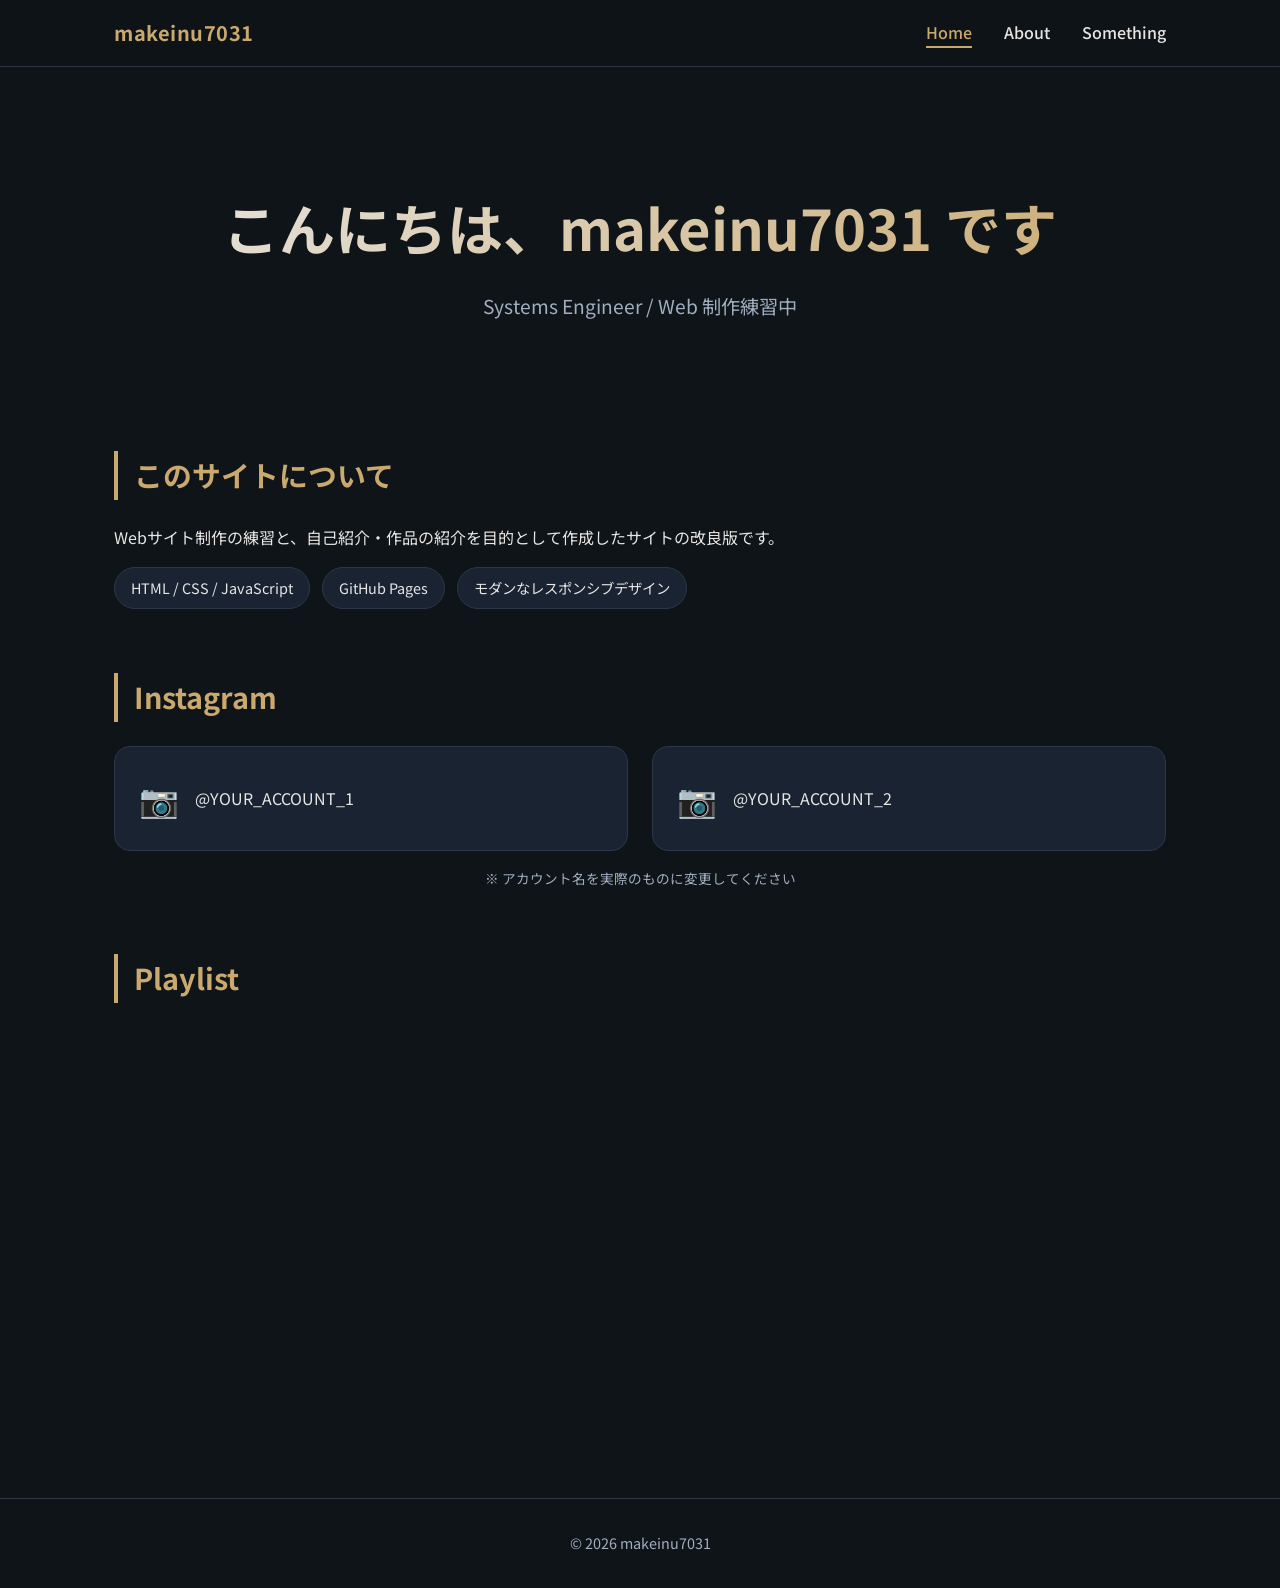
==== index.html @ 4396d7c2 "Initial improved personal site (GitHub Pages ready)" ====
<!DOCTYPE html>
<html lang="ja">
<head>
  <meta charset="UTF-8">
  <meta name="viewport" content="width=device-width, initial-scale=1.0">
  <meta name="description" content="makeinu7031 の自己紹介サイト">
  <title>makeinu7031 | Home</title>
  <link rel="stylesheet" href="assets/css/style.css">
  <link rel="preconnect" href="https://fonts.googleapis.com">
  <link href="https://fonts.googleapis.com/css2?family=Inter:wght@400;600;700&family=Noto+Sans+JP:wght@400;700&display=swap" rel="stylesheet">
</head>
<body>
  <header class="header">
    <nav class="nav">
      <a href="index.html" class="logo">makeinu7031</a>
      <button class="burger" aria-label="メニュー" aria-expanded="false">
        <span></span><span></span><span></span>
      </button>
      <ul class="nav-links">
        <li><a href="index.html" class="active">Home</a></li>
        <li><a href="aboutme.html">About</a></li>
        <li><a href="something.html">Something</a></li>
      </ul>
    </nav>
  </header>

  <main>
    <section class="hero fade-in">
      <h1>こんにちは、makeinu7031 です</h1>
      <p class="subtitle">Systems Engineer / Web 制作練習中</p>
    </section>

    <section class="about-site fade-in delay-1">
      <h2>このサイトについて</h2>
      <p>Webサイト制作の練習と、自己紹介・作品の紹介を目的として作成したサイトの改良版です。</p>
      <ul class="tech-list">
        <li>HTML / CSS / JavaScript</li>
        <li>GitHub Pages</li>
        <li>モダンなレスポンシブデザイン</li>
      </ul>
    </section>

    <section class="instagram-section fade-in delay-2">
      <h2>Instagram</h2>
      <div class="instagram-links">
        <!-- ユーザーネームを置き換えてください -->
        <a href="https://www.instagram.com/YOUR_ACCOUNT_1/" target="_blank" rel="noopener noreferrer" class="ig-card">
          <span class="ig-icon">📷</span>
          <span>@YOUR_ACCOUNT_1</span>
        </a>
        <a href="https://www.instagram.com/YOUR_ACCOUNT_2/" target="_blank" rel="noopener noreferrer" class="ig-card">
          <span class="ig-icon">📷</span>
          <span>@YOUR_ACCOUNT_2</span>
        </a>
      </div>
      <p class="note">※ アカウント名を実際のものに変更してください</p>
    </section>

    <section class="spotify fade-in delay-3">
      <h2>Playlist</h2>
      <iframe style="border-radius:12px" src="https://open.spotify.com/embed/playlist/5fHJD5UDHjMvMLI7Vp2kry?utm_source=generator&theme=0" width="100%" height="352" frameBorder="0" allowfullscreen="" allow="autoplay; clipboard-write; encrypted-media; fullscreen; picture-in-picture" loading="lazy"></iframe>
    </section>
  </main>

  <footer>
    <p>&copy; 2026 makeinu7031</p>
  </footer>

  <script src="assets/js/main.js"></script>
</body>
</html>
---- assets/css/style.css ----
:root {
  --bg: #0f1419;
  --bg-card: #1a2332;
  --text: #e8e6e3;
  --text-muted: #a0aec0;
  --accent: #c9a96e;
  --accent-hover: #e0c088;
  --border: #2d3748;
}

* {
  margin: 0;
  padding: 0;
  box-sizing: border-box;
}

body {
  font-family: 'Noto Sans JP', 'Inter', sans-serif;
  background: var(--bg);
  color: var(--text);
  line-height: 1.7;
  min-height: 100vh;
  display: flex;
  flex-direction: column;
}

.header {
  background: rgba(15, 20, 25, 0.95);
  backdrop-filter: blur(10px);
  border-bottom: 1px solid var(--border);
  position: sticky;
  top: 0;
  z-index: 100;
}

.nav {
  max-width: 1100px;
  margin: 0 auto;
  padding: 1rem 1.5rem;
  display: flex;
  justify-content: space-between;
  align-items: center;
}

.logo {
  font-weight: 700;
  font-size: 1.25rem;
  color: var(--accent);
  text-decoration: none;
  letter-spacing: 0.5px;
}

.nav-links {
  display: flex;
  list-style: none;
  gap: 2rem;
}

.nav-links a {
  color: var(--text);
  text-decoration: none;
  font-weight: 500;
  transition: color 0.3s;
  position: relative;
}

.nav-links a:hover,
.nav-links a.active {
  color: var(--accent);
}

.nav-links a::after {
  content: '';
  position: absolute;
  bottom: -4px;
  left: 0;
  width: 0;
  height: 2px;
  background: var(--accent);
  transition: width 0.3s;
}

.nav-links a:hover::after,
.nav-links a.active::after {
  width: 100%;
}

.burger {
  display: none;
  background: none;
  border: none;
  cursor: pointer;
  flex-direction: column;
  gap: 5px;
}

.burger span {
  display: block;
  width: 24px;
  height: 2px;
  background: var(--text);
  transition: 0.3s;
}

main {
  flex: 1;
  max-width: 1100px;
  margin: 0 auto;
  padding: 3rem 1.5rem;
  width: 100%;
}

.hero {
  text-align: center;
  padding: 4rem 0;
}

.hero h1 {
  font-size: clamp(2rem, 5vw, 3.5rem);
  margin-bottom: 1rem;
  background: linear-gradient(135deg, var(--text), var(--accent));
  -webkit-background-clip: text;
  -webkit-text-fill-color: transparent;
  background-clip: text;
}

.subtitle {
  font-size: 1.2rem;
  color: var(--text-muted);
}

section {
  margin-bottom: 4rem;
}

h2 {
  font-size: 1.8rem;
  margin-bottom: 1.5rem;
  color: var(--accent);
  border-left: 4px solid var(--accent);
  padding-left: 1rem;
}

.tech-list {
  list-style: none;
  display: flex;
  flex-wrap: wrap;
  gap: 0.75rem;
  margin-top: 1rem;
}

.tech-list li {
  background: var(--bg-card);
  padding: 0.5rem 1rem;
  border-radius: 999px;
  border: 1px solid var(--border);
  font-size: 0.9rem;
}

.instagram-links {
  display: grid;
  grid-template-columns: repeat(auto-fit, minmax(240px, 1fr));
  gap: 1.5rem;
}

.ig-card {
  display: flex;
  align-items: center;
  gap: 1rem;
  background: var(--bg-card);
  padding: 1.5rem;
  border-radius: 16px;
  text-decoration: none;
  color: var(--text);
  border: 1px solid var(--border);
  transition: transform 0.3s, box-shadow 0.3s, border-color 0.3s;
}

.ig-card:hover {
  transform: translateY(-4px);
  border-color: var(--accent);
  box-shadow: 0 10px 30px rgba(201, 169, 110, 0.15);
}

.ig-icon {
  font-size: 2rem;
}

.skill-tags {
  display: flex;
  flex-wrap: wrap;
  gap: 0.75rem;
}

.skill-tags span {
  background: linear-gradient(135deg, var(--bg-card), #243044);
  padding: 0.6rem 1.2rem;
  border-radius: 8px;
  border: 1px solid var(--border);
  transition: transform 0.2s, border-color 0.2s;
}

.skill-tags span:hover {
  transform: scale(1.05);
  border-color: var(--accent);
}

.photo-grid {
  display: grid;
  grid-template-columns: repeat(auto-fill, minmax(200px, 1fr));
  gap: 1rem;
}

.photo-item {
  overflow: hidden;
  border-radius: 12px;
  aspect-ratio: 1;
  background: var(--bg-card);
}

.photo-item img {
  width: 100%;
  height: 100%;
  object-fit: cover;
  transition: transform 0.5s;
}

.photo-item:hover img {
  transform: scale(1.08);
}

.profile-img {
  width: 180px;
  height: 180px;
  margin: 1.5rem auto;
  border-radius: 50%;
  overflow: hidden;
  border: 4px solid var(--accent);
  background: var(--bg-card);
  display: flex;
  align-items: center;
  justify-content: center;
}

.profile-img img {
  width: 100%;
  height: 100%;
  object-fit: cover;
}

.placeholder {
  color: var(--text-muted);
  font-size: 0.9rem;
}

.cat-container {
  text-align: center;
  margin: 2rem 0;
}

.cat-img {
  max-width: 100%;
  border-radius: 16px;
  box-shadow: 0 10px 40px rgba(0,0,0,0.4);
}

.note {
  margin-top: 1rem;
  font-size: 0.85rem;
  color: var(--text-muted);
  text-align: center;
}

footer {
  text-align: center;
  padding: 2rem;
  border-top: 1px solid var(--border);
  color: var(--text-muted);
  font-size: 0.9rem;
}

/* Animations */
.fade-in {
  animation: fadeInUp 0.8s ease forwards;
  opacity: 0;
}

.delay-1 { animation-delay: 0.2s; }
.delay-2 { animation-delay: 0.4s; }
.delay-3 { animation-delay: 0.6s; }

@keyframes fadeInUp {
  from {
    opacity: 0;
    transform: translateY(30px);
  }
  to {
    opacity: 1;
    transform: translateY(0);
  }
}

/* Responsive */
@media (max-width: 768px) {
  .burger {
    display: flex;
  }

  .nav-links {
    position: fixed;
    top: 70px;
    right: -100%;
    flex-direction: column;
    background: var(--bg-card);
    width: 70%;
    height: calc(100vh - 70px);
    padding: 2rem;
    transition: right 0.4s ease;
    border-left: 1px solid var(--border);
  }

  .nav-links.open {
    right: 0;
  }

  .burger.active span:nth-child(1) {
    transform: rotate(45deg) translate(5px, 5px);
  }
  .burger.active span:nth-child(2) {
    opacity: 0;
  }
  .burger.active span:nth-child(3) {
    transform: rotate(-45deg) translate(6px, -6px);
  }
}
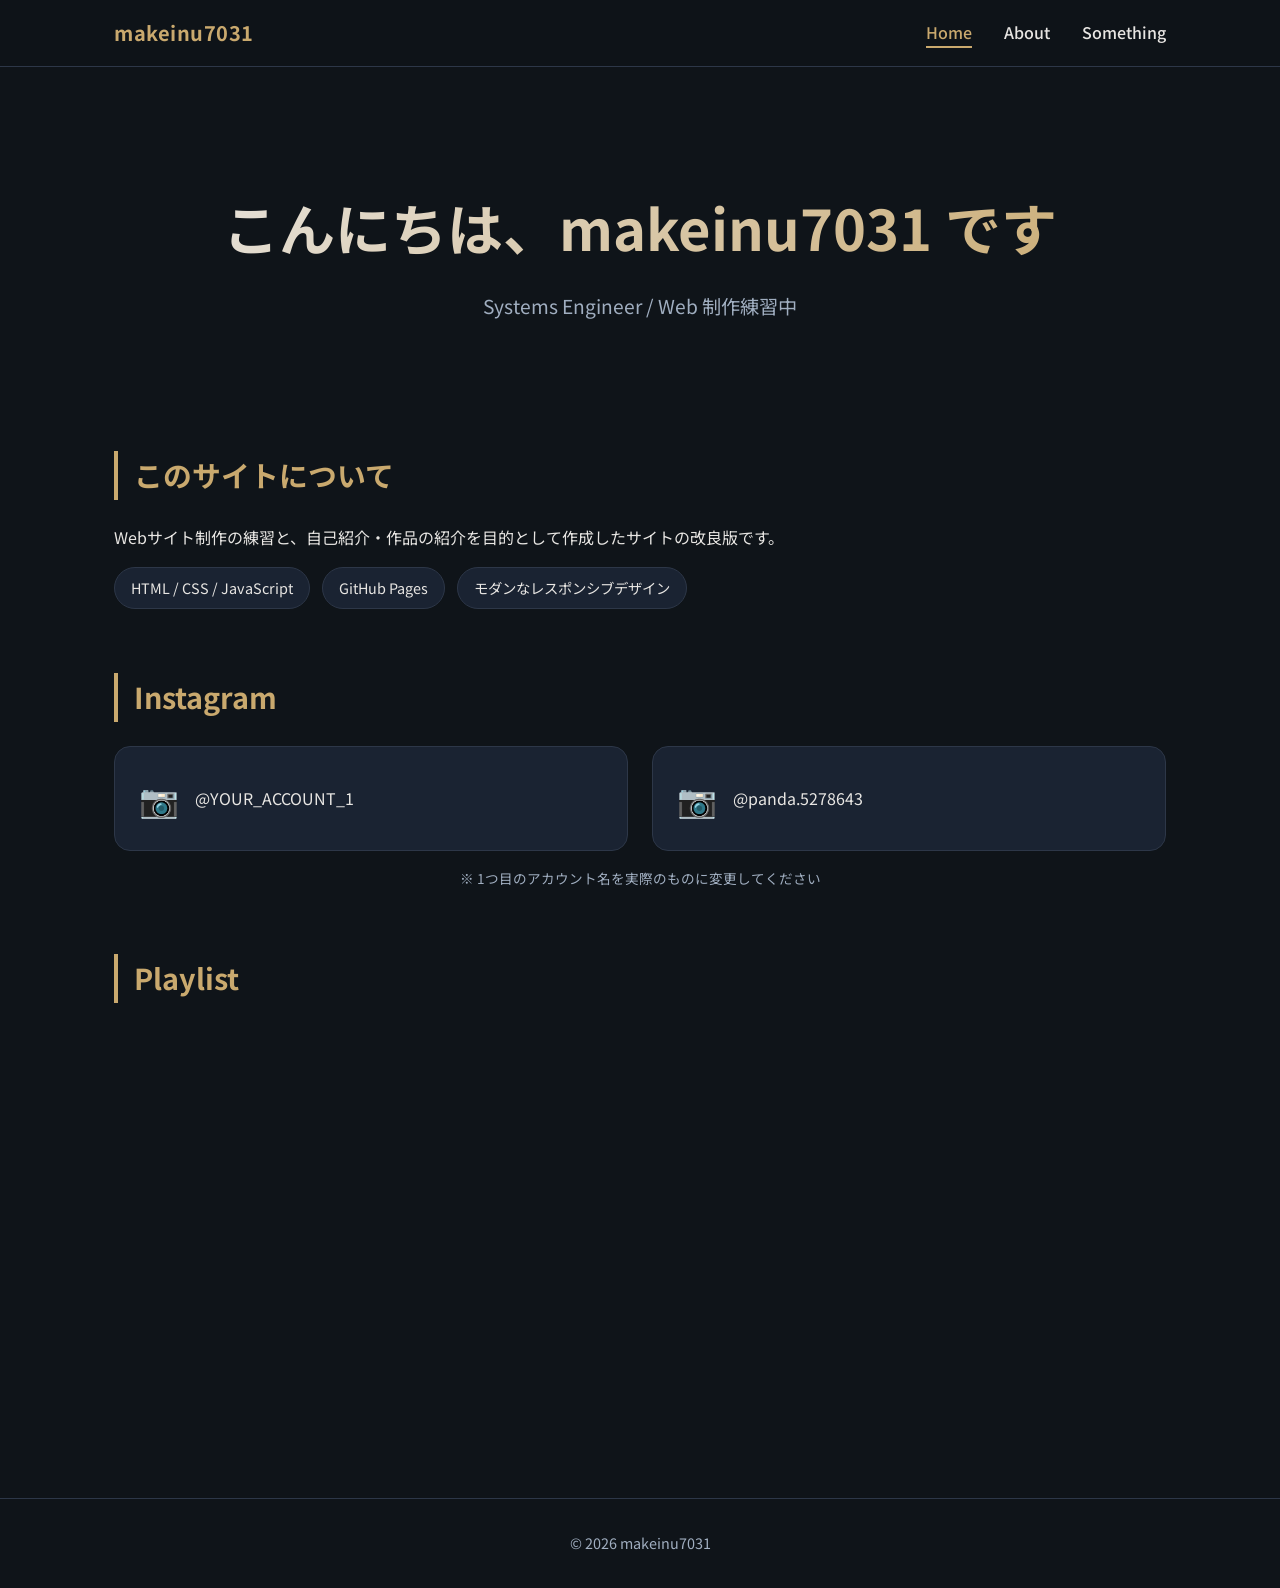
==== commit 0fefaebc: "Update one Instagram account to panda.5278643" ====
--- a/index.html
+++ b/index.html
@@ -43,17 +43,17 @@
     <section class="instagram-section fade-in delay-2">
       <h2>Instagram</h2>
       <div class="instagram-links">
-        <!-- ユーザーネームを置き換えてください -->
+        <!-- 1つ目のアカウント名を置き換えてください -->
         <a href="https://www.instagram.com/YOUR_ACCOUNT_1/" target="_blank" rel="noopener noreferrer" class="ig-card">
           <span class="ig-icon">📷</span>
           <span>@YOUR_ACCOUNT_1</span>
         </a>
-        <a href="https://www.instagram.com/YOUR_ACCOUNT_2/" target="_blank" rel="noopener noreferrer" class="ig-card">
+        <a href="https://www.instagram.com/panda.5278643/" target="_blank" rel="noopener noreferrer" class="ig-card">
           <span class="ig-icon">📷</span>
-          <span>@YOUR_ACCOUNT_2</span>
+          <span>@panda.5278643</span>
         </a>
       </div>
-      <p class="note">※ アカウント名を実際のものに変更してください</p>
+      <p class="note">※ 1つ目のアカウント名を実際のものに変更してください</p>
     </section>
 
     <section class="spotify fade-in delay-3">
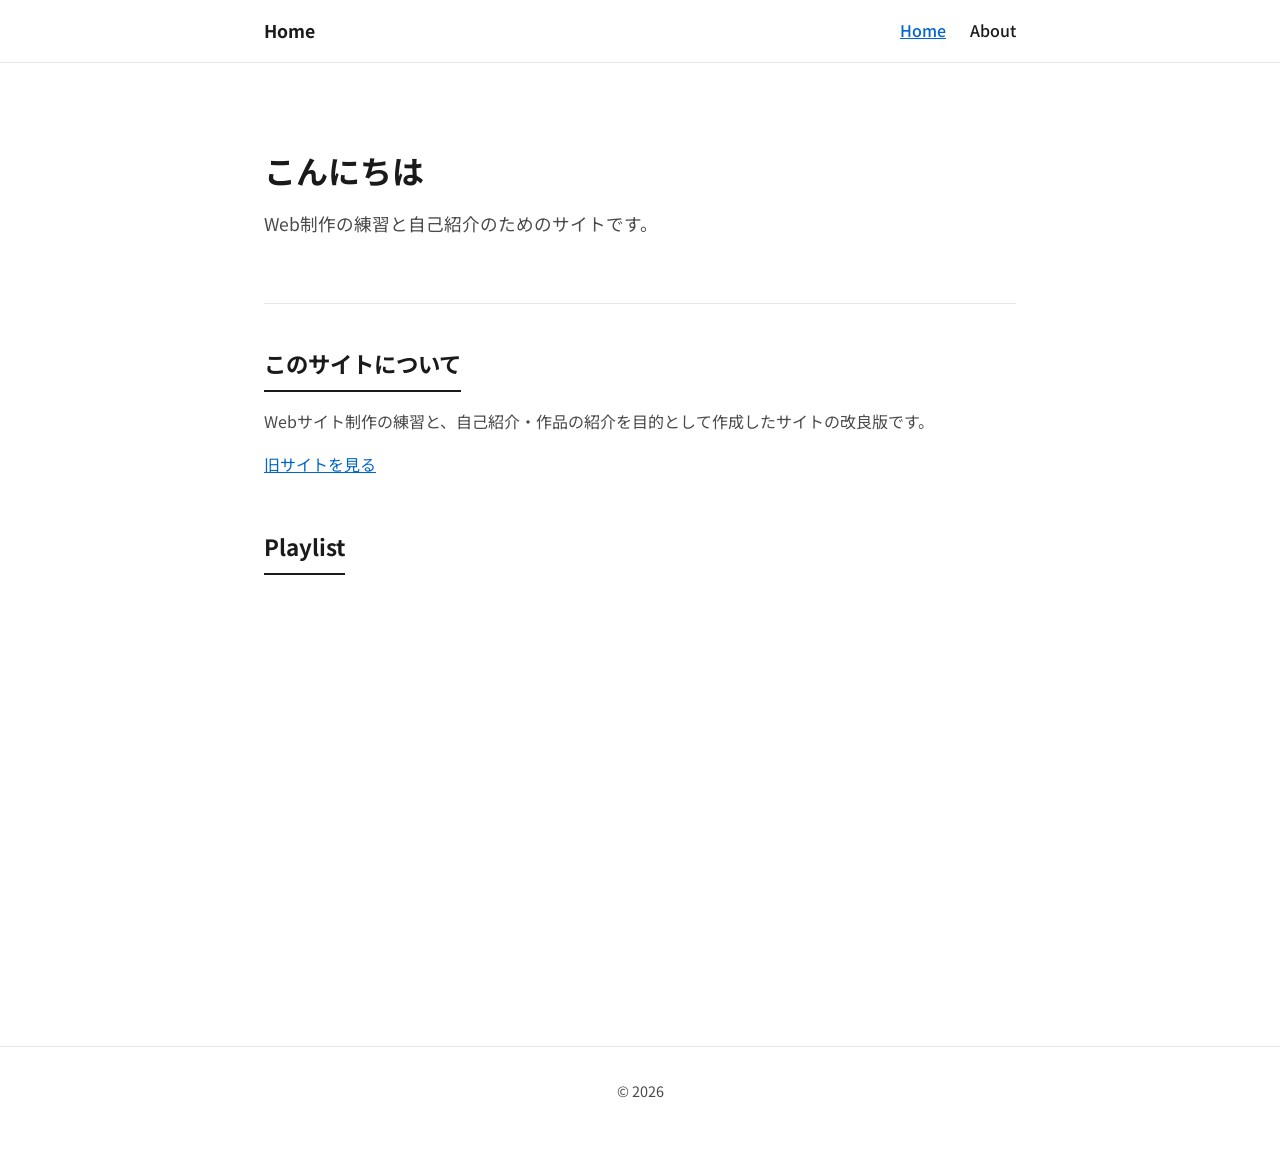
==== commit 39c09b57: "Redesign: white base (Digital Agency style), simplify content, add links and qualifications" ====
--- a/index.html
+++ b/index.html
@@ -3,69 +3,43 @@
 <head>
   <meta charset="UTF-8">
   <meta name="viewport" content="width=device-width, initial-scale=1.0">
-  <meta name="description" content="makeinu7031 の自己紹介サイト">
-  <title>makeinu7031 | Home</title>
+  <meta name="description" content="自己紹介サイト">
+  <title>Home</title>
   <link rel="stylesheet" href="assets/css/style.css">
   <link rel="preconnect" href="https://fonts.googleapis.com">
-  <link href="https://fonts.googleapis.com/css2?family=Inter:wght@400;600;700&family=Noto+Sans+JP:wght@400;700&display=swap" rel="stylesheet">
+  <link href="https://fonts.googleapis.com/css2?family=Noto+Sans+JP:wght@400;500;700&display=swap" rel="stylesheet">
 </head>
 <body>
   <header class="header">
     <nav class="nav">
-      <a href="index.html" class="logo">makeinu7031</a>
-      <button class="burger" aria-label="メニュー" aria-expanded="false">
-        <span></span><span></span><span></span>
-      </button>
+      <a href="index.html" class="logo">Home</a>
       <ul class="nav-links">
         <li><a href="index.html" class="active">Home</a></li>
         <li><a href="aboutme.html">About</a></li>
-        <li><a href="something.html">Something</a></li>
       </ul>
     </nav>
   </header>
 
   <main>
-    <section class="hero fade-in">
-      <h1>こんにちは、makeinu7031 です</h1>
-      <p class="subtitle">Systems Engineer / Web 制作練習中</p>
+    <section class="hero">
+      <h1>こんにちは</h1>
+      <p class="subtitle">Web制作の練習と自己紹介のためのサイトです。</p>
     </section>
 
-    <section class="about-site fade-in delay-1">
+    <section class="about-site">
       <h2>このサイトについて</h2>
       <p>Webサイト制作の練習と、自己紹介・作品の紹介を目的として作成したサイトの改良版です。</p>
-      <ul class="tech-list">
-        <li>HTML / CSS / JavaScript</li>
-        <li>GitHub Pages</li>
-        <li>モダンなレスポンシブデザイン</li>
-      </ul>
+      <p><a href="https://makeinu7031.github.io/webmake/" target="_blank" rel="noopener noreferrer">旧サイトを見る</a></p>
     </section>
 
-    <section class="instagram-section fade-in delay-2">
-      <h2>Instagram</h2>
-      <div class="instagram-links">
-        <!-- 1つ目のアカウント名を置き換えてください -->
-        <a href="https://www.instagram.com/YOUR_ACCOUNT_1/" target="_blank" rel="noopener noreferrer" class="ig-card">
-          <span class="ig-icon">📷</span>
-          <span>@YOUR_ACCOUNT_1</span>
-        </a>
-        <a href="https://www.instagram.com/panda.5278643/" target="_blank" rel="noopener noreferrer" class="ig-card">
-          <span class="ig-icon">📷</span>
-          <span>@panda.5278643</span>
-        </a>
-      </div>
-      <p class="note">※ 1つ目のアカウント名を実際のものに変更してください</p>
-    </section>
-
-    <section class="spotify fade-in delay-3">
+    <section class="spotify">
       <h2>Playlist</h2>
-      <iframe style="border-radius:12px" src="https://open.spotify.com/embed/playlist/5fHJD5UDHjMvMLI7Vp2kry?utm_source=generator&theme=0" width="100%" height="352" frameBorder="0" allowfullscreen="" allow="autoplay; clipboard-write; encrypted-media; fullscreen; picture-in-picture" loading="lazy"></iframe>
+      <iframe style="border-radius:8px; max-width:100%;" src="https://open.spotify.com/embed/playlist/5fHJD5UDHjMvMLI7Vp2kry?utm_source=generator&theme=0" width="100%" height="352" frameBorder="0" allowfullscreen="" allow="autoplay; clipboard-write; encrypted-media; fullscreen; picture-in-picture" loading="lazy"></iframe>
     </section>
   </main>
 
   <footer>
-    <p>&copy; 2026 makeinu7031</p>
+    <p>&copy; 2026</p>
   </footer>
-
-  <script src="assets/js/main.js"></script>
 </body>
 </html>
--- a/assets/css/style.css
+++ b/assets/css/style.css
@@ -1,11 +1,10 @@
 :root {
-  --bg: #0f1419;
-  --bg-card: #1a2332;
-  --text: #e8e6e3;
-  --text-muted: #a0aec0;
-  --accent: #c9a96e;
-  --accent-hover: #e0c088;
-  --border: #2d3748;
+  --bg: #ffffff;
+  --text: #1a1a1a;
+  --text-muted: #4a4a4a;
+  --border: #e5e5e5;
+  --accent: #0066cc;
+  --accent-hover: #004499;
 }
 
 * {
@@ -15,7 +14,7 @@
 }
 
 body {
-  font-family: 'Noto Sans JP', 'Inter', sans-serif;
+  font-family: 'Noto Sans JP', -apple-system, BlinkMacSystemFont, sans-serif;
   background: var(--bg);
   color: var(--text);
   line-height: 1.7;
@@ -25,16 +24,15 @@
 }
 
 .header {
-  background: rgba(15, 20, 25, 0.95);
-  backdrop-filter: blur(10px);
   border-bottom: 1px solid var(--border);
+  background: #fff;
   position: sticky;
   top: 0;
   z-index: 100;
 }
 
 .nav {
-  max-width: 1100px;
+  max-width: 800px;
   margin: 0 auto;
   padding: 1rem 1.5rem;
   display: flex;
@@ -44,292 +42,130 @@
 
 .logo {
   font-weight: 700;
-  font-size: 1.25rem;
-  color: var(--accent);
+  font-size: 1.1rem;
+  color: var(--text);
   text-decoration: none;
-  letter-spacing: 0.5px;
 }
 
 .nav-links {
   display: flex;
   list-style: none;
-  gap: 2rem;
+  gap: 1.5rem;
 }
 
 .nav-links a {
   color: var(--text);
   text-decoration: none;
   font-weight: 500;
-  transition: color 0.3s;
-  position: relative;
 }
 
 .nav-links a:hover,
 .nav-links a.active {
   color: var(--accent);
-}
-
-.nav-links a::after {
-  content: '';
-  position: absolute;
-  bottom: -4px;
-  left: 0;
-  width: 0;
-  height: 2px;
-  background: var(--accent);
-  transition: width 0.3s;
-}
-
-.nav-links a:hover::after,
-.nav-links a.active::after {
-  width: 100%;
-}
-
-.burger {
-  display: none;
-  background: none;
-  border: none;
-  cursor: pointer;
-  flex-direction: column;
-  gap: 5px;
-}
-
-.burger span {
-  display: block;
-  width: 24px;
-  height: 2px;
-  background: var(--text);
-  transition: 0.3s;
+  text-decoration: underline;
 }
 
 main {
   flex: 1;
-  max-width: 1100px;
+  max-width: 800px;
   margin: 0 auto;
   padding: 3rem 1.5rem;
   width: 100%;
 }
 
 .hero {
-  text-align: center;
-  padding: 4rem 0;
+  padding: 2rem 0 3rem;
+  border-bottom: 1px solid var(--border);
+  margin-bottom: 2.5rem;
 }
 
 .hero h1 {
-  font-size: clamp(2rem, 5vw, 3.5rem);
-  margin-bottom: 1rem;
-  background: linear-gradient(135deg, var(--text), var(--accent));
-  -webkit-background-clip: text;
-  -webkit-text-fill-color: transparent;
-  background-clip: text;
+  font-size: 2rem;
+  font-weight: 700;
+  margin-bottom: 0.75rem;
 }
 
 .subtitle {
-  font-size: 1.2rem;
+  font-size: 1.1rem;
   color: var(--text-muted);
 }
 
 section {
-  margin-bottom: 4rem;
+  margin-bottom: 3rem;
+}
+
+h1, h2 {
+  font-weight: 700;
+  margin-bottom: 1rem;
 }
 
 h2 {
-  font-size: 1.8rem;
-  margin-bottom: 1.5rem;
-  color: var(--accent);
-  border-left: 4px solid var(--accent);
-  padding-left: 1rem;
+  font-size: 1.4rem;
+  padding-bottom: 0.5rem;
+  border-bottom: 2px solid var(--text);
+  display: inline-block;
 }
 
-.tech-list {
-  list-style: none;
-  display: flex;
-  flex-wrap: wrap;
-  gap: 0.75rem;
-  margin-top: 1rem;
+p {
+  margin-bottom: 1rem;
+  color: var(--text-muted);
 }
 
-.tech-list li {
-  background: var(--bg-card);
-  padding: 0.5rem 1rem;
-  border-radius: 999px;
-  border: 1px solid var(--border);
-  font-size: 0.9rem;
+a {
+  color: var(--accent);
+  text-decoration: underline;
 }
 
-.instagram-links {
-  display: grid;
-  grid-template-columns: repeat(auto-fit, minmax(240px, 1fr));
-  gap: 1.5rem;
+a:hover {
+  color: var(--accent-hover);
 }
 
-.ig-card {
-  display: flex;
-  align-items: center;
-  gap: 1rem;
-  background: var(--bg-card);
-  padding: 1.5rem;
-  border-radius: 16px;
-  text-decoration: none;
-  color: var(--text);
-  border: 1px solid var(--border);
-  transition: transform 0.3s, box-shadow 0.3s, border-color 0.3s;
+.link-list,
+.qual-list {
+  list-style: none;
+  padding: 0;
 }
 
-.ig-card:hover {
-  transform: translateY(-4px);
-  border-color: var(--accent);
-  box-shadow: 0 10px 30px rgba(201, 169, 110, 0.15);
+.link-list li,
+.qual-list li {
+  margin-bottom: 0.75rem;
+  padding: 0.75rem 1rem;
+  background: #f8f9fa;
+  border-radius: 4px;
+  border-left: 3px solid var(--accent);
 }
 
-.ig-icon {
-  font-size: 2rem;
+.link-list a {
+  text-decoration: none;
+  font-weight: 500;
 }
 
-.skill-tags {
-  display: flex;
-  flex-wrap: wrap;
-  gap: 0.75rem;
+.link-list a:hover {
+  text-decoration: underline;
 }
 
-.skill-tags span {
-  background: linear-gradient(135deg, var(--bg-card), #243044);
-  padding: 0.6rem 1.2rem;
-  border-radius: 8px;
-  border: 1px solid var(--border);
-  transition: transform 0.2s, border-color 0.2s;
-}
-
-.skill-tags span:hover {
-  transform: scale(1.05);
-  border-color: var(--accent);
-}
-
-.photo-grid {
-  display: grid;
-  grid-template-columns: repeat(auto-fill, minmax(200px, 1fr));
-  gap: 1rem;
-}
-
-.photo-item {
-  overflow: hidden;
-  border-radius: 12px;
-  aspect-ratio: 1;
-  background: var(--bg-card);
-}
-
-.photo-item img {
+.spotify iframe {
   width: 100%;
-  height: 100%;
-  object-fit: cover;
-  transition: transform 0.5s;
-}
-
-.photo-item:hover img {
-  transform: scale(1.08);
-}
-
-.profile-img {
-  width: 180px;
-  height: 180px;
-  margin: 1.5rem auto;
-  border-radius: 50%;
-  overflow: hidden;
-  border: 4px solid var(--accent);
-  background: var(--bg-card);
-  display: flex;
-  align-items: center;
-  justify-content: center;
-}
-
-.profile-img img {
-  width: 100%;
-  height: 100%;
-  object-fit: cover;
-}
-
-.placeholder {
-  color: var(--text-muted);
-  font-size: 0.9rem;
-}
-
-.cat-container {
-  text-align: center;
-  margin: 2rem 0;
-}
-
-.cat-img {
   max-width: 100%;
-  border-radius: 16px;
-  box-shadow: 0 10px 40px rgba(0,0,0,0.4);
-}
-
-.note {
-  margin-top: 1rem;
-  font-size: 0.85rem;
-  color: var(--text-muted);
-  text-align: center;
+  border: 0;
 }
 
 footer {
   text-align: center;
-  padding: 2rem;
+  padding: 2rem 1rem;
   border-top: 1px solid var(--border);
   color: var(--text-muted);
   font-size: 0.9rem;
+  margin-top: auto;
 }
 
-/* Animations */
-.fade-in {
-  animation: fadeInUp 0.8s ease forwards;
-  opacity: 0;
-}
-
-.delay-1 { animation-delay: 0.2s; }
-.delay-2 { animation-delay: 0.4s; }
-.delay-3 { animation-delay: 0.6s; }
-
-@keyframes fadeInUp {
-  from {
-    opacity: 0;
-    transform: translateY(30px);
+@media (max-width: 600px) {
+  .nav {
+    flex-direction: column;
+    gap: 0.75rem;
+    align-items: flex-start;
   }
-  to {
-    opacity: 1;
-    transform: translateY(0);
+  .hero h1 {
+    font-size: 1.6rem;
   }
 }
-
-/* Responsive */
-@media (max-width: 768px) {
-  .burger {
-    display: flex;
-  }
-
-  .nav-links {
-    position: fixed;
-    top: 70px;
-    right: -100%;
-    flex-direction: column;
-    background: var(--bg-card);
-    width: 70%;
-    height: calc(100vh - 70px);
-    padding: 2rem;
-    transition: right 0.4s ease;
-    border-left: 1px solid var(--border);
-  }
-
-  .nav-links.open {
-    right: 0;
-  }
-
-  .burger.active span:nth-child(1) {
-    transform: rotate(45deg) translate(5px, 5px);
-  }
-  .burger.active span:nth-child(2) {
-    opacity: 0;
-  }
-  .burger.active span:nth-child(3) {
-    transform: rotate(-45deg) translate(6px, -6px);
-  }
-}
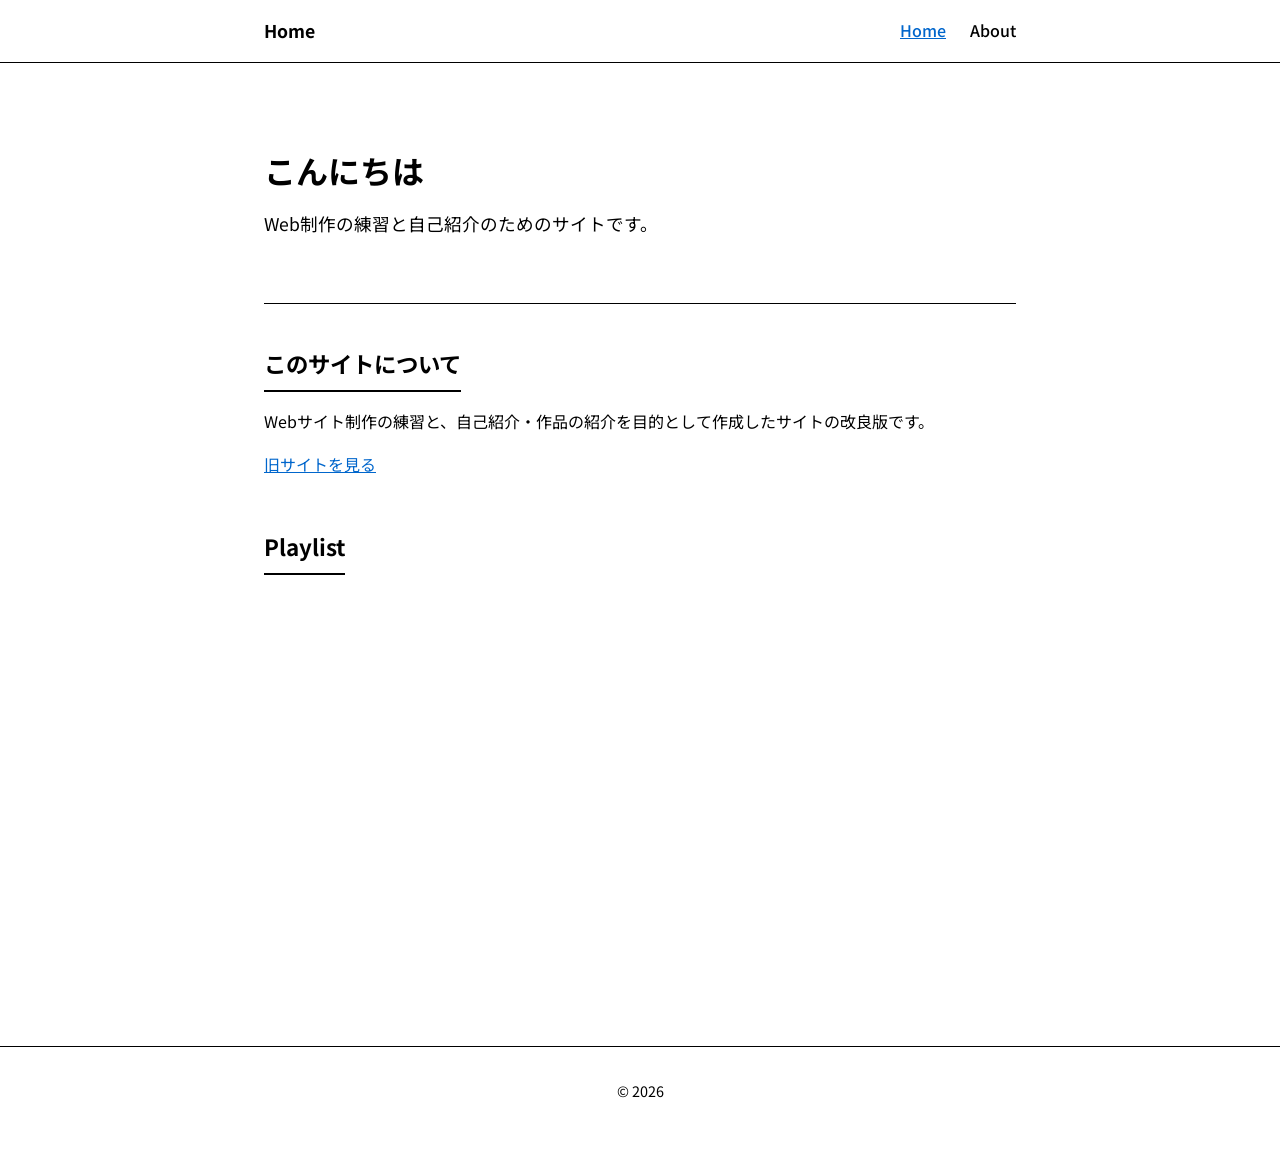
==== commit 853d7f35: "Strict white/black/blue colors + add hamburger menu" ====
--- a/index.html
+++ b/index.html
@@ -13,6 +13,9 @@
   <header class="header">
     <nav class="nav">
       <a href="index.html" class="logo">Home</a>
+      <button class="burger" aria-label="メニュー" aria-expanded="false">
+        <span></span><span></span><span></span>
+      </button>
       <ul class="nav-links">
         <li><a href="index.html" class="active">Home</a></li>
         <li><a href="aboutme.html">About</a></li>
@@ -41,5 +44,7 @@
   <footer>
     <p>&copy; 2026</p>
   </footer>
+
+  <script src="assets/js/main.js"></script>
 </body>
 </html>
--- a/assets/css/style.css
+++ b/assets/css/style.css
@@ -1,8 +1,7 @@
 :root {
   --bg: #ffffff;
-  --text: #1a1a1a;
-  --text-muted: #4a4a4a;
-  --border: #e5e5e5;
+  --text: #000000;
+  --border: #000000;
   --accent: #0066cc;
   --accent-hover: #004499;
 }
@@ -25,7 +24,7 @@
 
 .header {
   border-bottom: 1px solid var(--border);
-  background: #fff;
+  background: #ffffff;
   position: sticky;
   top: 0;
   z-index: 100;
@@ -65,6 +64,34 @@
   text-decoration: underline;
 }
 
+.burger {
+  display: none;
+  background: none;
+  border: none;
+  cursor: pointer;
+  flex-direction: column;
+  gap: 5px;
+  padding: 8px;
+}
+
+.burger span {
+  display: block;
+  width: 24px;
+  height: 2px;
+  background: #000000;
+  transition: 0.3s;
+}
+
+.burger.active span:nth-child(1) {
+  transform: rotate(45deg) translate(5px, 5px);
+}
+.burger.active span:nth-child(2) {
+  opacity: 0;
+}
+.burger.active span:nth-child(3) {
+  transform: rotate(-45deg) translate(6px, -6px);
+}
+
 main {
   flex: 1;
   max-width: 800px;
@@ -87,7 +114,7 @@
 
 .subtitle {
   font-size: 1.1rem;
-  color: var(--text-muted);
+  color: var(--text);
 }
 
 section {
@@ -97,18 +124,19 @@
 h1, h2 {
   font-weight: 700;
   margin-bottom: 1rem;
+  color: #000000;
 }
 
 h2 {
   font-size: 1.4rem;
   padding-bottom: 0.5rem;
-  border-bottom: 2px solid var(--text);
+  border-bottom: 2px solid #000000;
   display: inline-block;
 }
 
 p {
   margin-bottom: 1rem;
-  color: var(--text-muted);
+  color: #000000;
 }
 
 a {
@@ -130,17 +158,19 @@
 .qual-list li {
   margin-bottom: 0.75rem;
   padding: 0.75rem 1rem;
-  background: #f8f9fa;
-  border-radius: 4px;
-  border-left: 3px solid var(--accent);
+  background: #ffffff;
+  border: 1px solid #000000;
+  border-left: 4px solid var(--accent);
 }
 
 .link-list a {
   text-decoration: none;
   font-weight: 500;
+  color: #000000;
 }
 
 .link-list a:hover {
+  color: var(--accent);
   text-decoration: underline;
 }
 
@@ -153,18 +183,35 @@
 footer {
   text-align: center;
   padding: 2rem 1rem;
-  border-top: 1px solid var(--border);
-  color: var(--text-muted);
+  border-top: 1px solid #000000;
+  color: #000000;
   font-size: 0.9rem;
   margin-top: auto;
 }
 
 @media (max-width: 600px) {
-  .nav {
+  .burger {
+    display: flex;
+  }
+
+  .nav-links {
+    position: fixed;
+    top: 60px;
+    right: -100%;
     flex-direction: column;
-    gap: 0.75rem;
-    align-items: flex-start;
-  }
+    background: #ffffff;
+    width: 70%;
+    height: calc(100vh - 60px);
+    padding: 2rem;
+    transition: right 0.3s ease;
+    border-left: 1px solid #000000;
+    gap: 1.5rem;
+  }
+
+  .nav-links.open {
+    right: 0;
+  }
+
   .hero h1 {
     font-size: 1.6rem;
   }
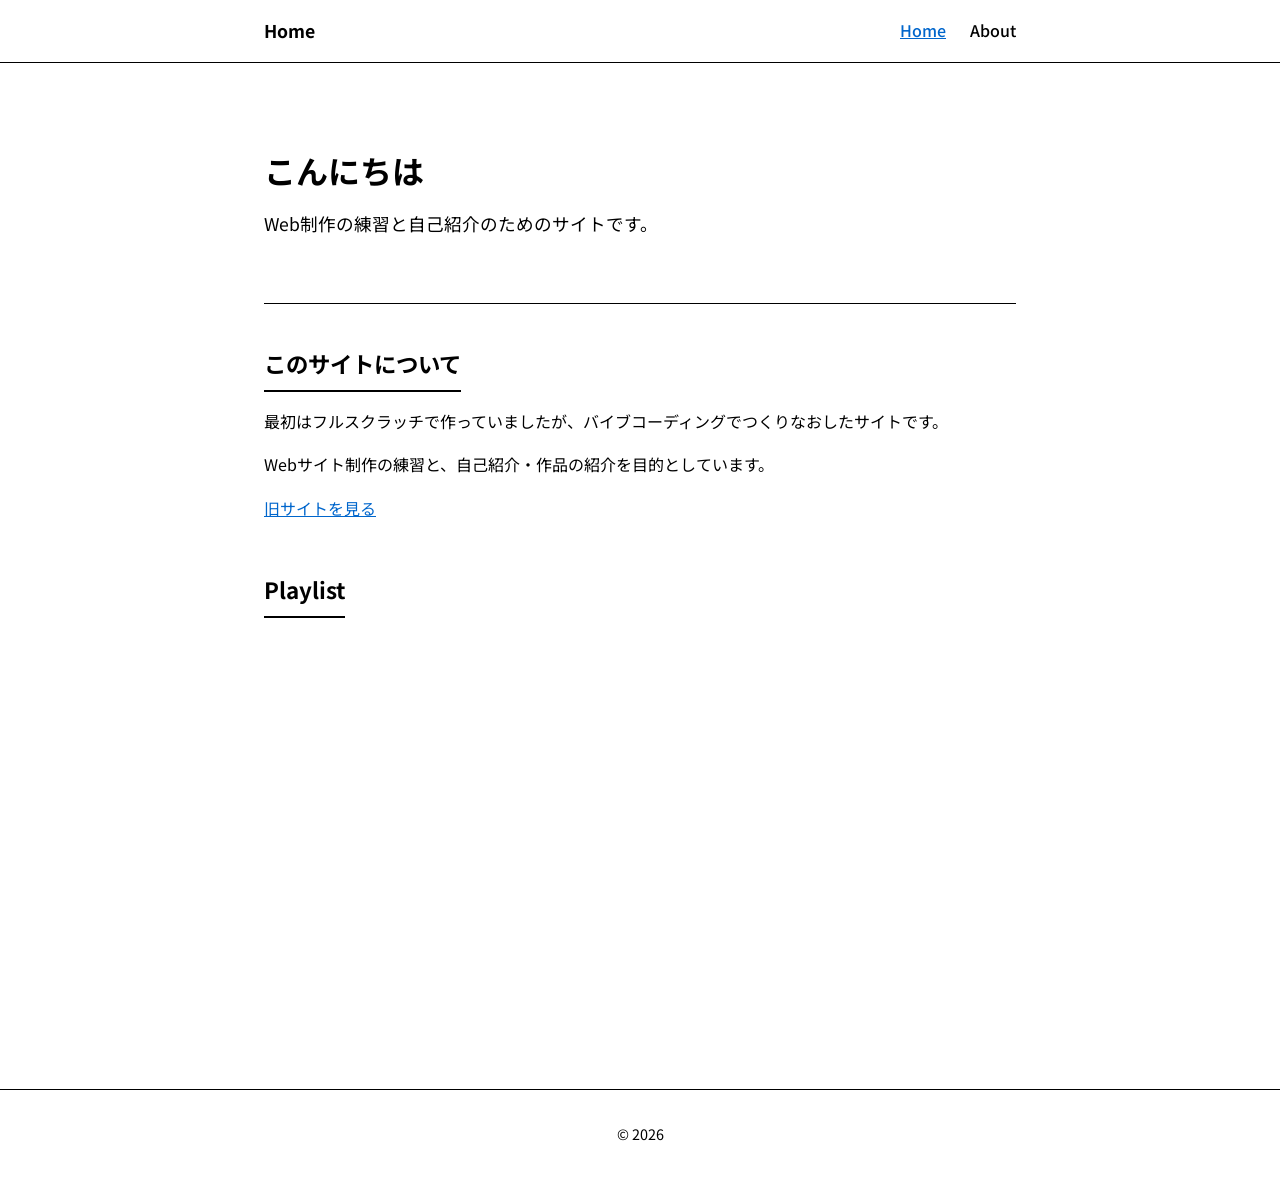
==== commit 72331a5f: "Update about-site text: originally full scratch, rebuilt with vibe coding" ====
--- a/index.html
+++ b/index.html
@@ -31,7 +31,8 @@
 
     <section class="about-site">
       <h2>このサイトについて</h2>
-      <p>Webサイト制作の練習と、自己紹介・作品の紹介を目的として作成したサイトの改良版です。</p>
+      <p>最初はフルスクラッチで作っていましたが、バイブコーディングでつくりなおしたサイトです。</p>
+      <p>Webサイト制作の練習と、自己紹介・作品の紹介を目的としています。</p>
       <p><a href="https://makeinu7031.github.io/webmake/" target="_blank" rel="noopener noreferrer">旧サイトを見る</a></p>
     </section>
 
